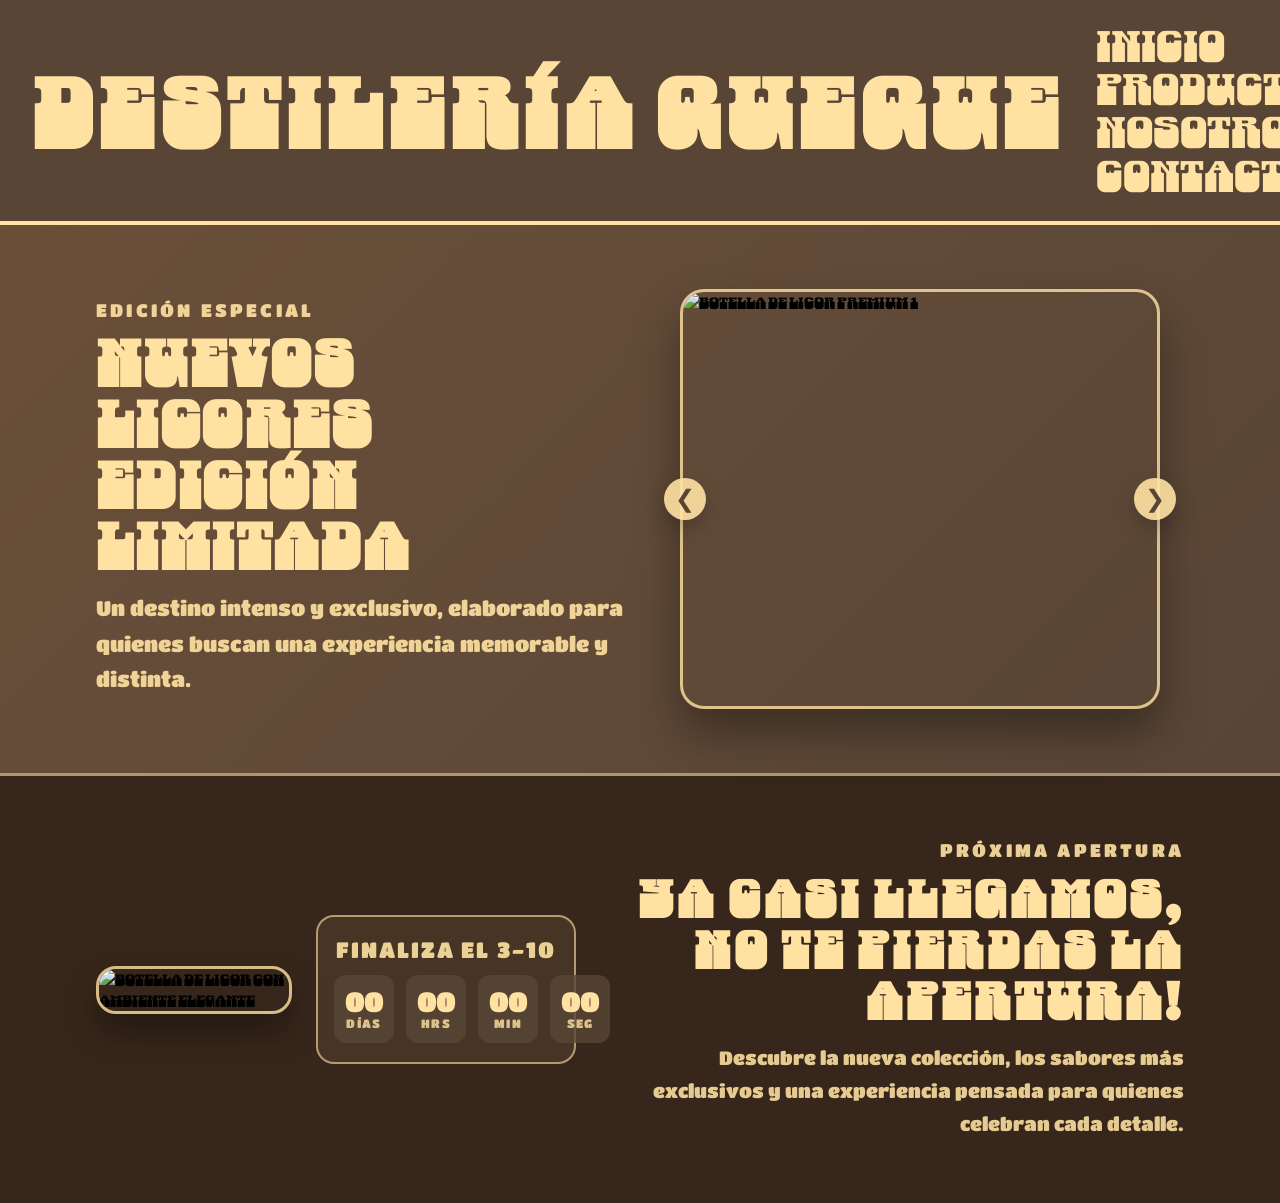
==== index.html @ be851abd "Index casi completo" ====
<!DOCTYPE html>
<html lang="es-MX">
    <head>
        <meta charset="UTF-8">
        <meta name="viewport" content="width=device-width, initial-scale=1.0">
        <title>Destileria QUEQUE</title>
        <link rel="stylesheet" href="css/fuentes.css">
        <link rel="stylesheet" href="css/layout.css">
    </head>
    <body>
        <header>
            <h1 class="titulo-principal">Destilería QUEQUE</h1>
            <nav>
                <a href="#">Inicio</a>
                <a href="#">Productos</a>
                <a href="#">Nosotros</a>
                <a href="#">Contacto</a>
            </nav>
        </header>

        <main class="hero-promocion">
            <section class="hero-texto">
                <p class="eyebrow">Edición especial</p>
                <h2>Nuevos licores<br>edición limitada</h2>
                <p class="descripcion">
                    Un destino intenso y exclusivo, elaborado para quienes buscan una experiencia
                    memorable y distinta.
                </p>
            </section>

            <div class="carousel" aria-label="Carrusel de productos">
                <button class="carousel-btn prev" type="button" aria-label="Anterior">&#10094;</button>

                <div class="carousel-track">
                    <img class="carousel-slide active" src="https://images.unsplash.com/photo-1514362545857-3bc16c4c7d1b?auto=format&fit=crop&w=900&q=80" alt="Botella de licor premium 1">
                    <img class="carousel-slide" src="https://images.unsplash.com/photo-1470337458703-46ad1756a187?auto=format&fit=crop&w=900&q=80" alt="Botella de licor premium 2">
                    <img class="carousel-slide" src="https://images.unsplash.com/photo-1528825871115-3581a5387919?auto=format&fit=crop&w=900&q=80" alt="Botella de licor premium 3">
                </div>

                <button class="carousel-btn next" type="button" aria-label="Siguiente">&#10095;</button>
            </div>
        </main>

        <section class="evento-panel">
            <div class="evento-izquierda">
                <div class="evento-imagen">
                    <img src="https://images.unsplash.com/photo-1470337458703-46ad1756a187?auto=format&fit=crop&w=900&q=80" alt="Botella de licor con ambiente elegante">
                </div>

                <div class="countdown-box">
                    <p class="countdown-label">Finaliza el 3-10</p>
                    <div class="countdown" data-target="2026-10-03T23:59:59">
                        <div class="time-block">
                            <span class="value" data-unit="days">00</span>
                            <span class="label">Días</span>
                        </div>
                        <div class="time-block">
                            <span class="value" data-unit="hours">00</span>
                            <span class="label">Hrs</span>
                        </div>
                        <div class="time-block">
                            <span class="value" data-unit="minutes">00</span>
                            <span class="label">Min</span>
                        </div>
                        <div class="time-block">
                            <span class="value" data-unit="seconds">00</span>
                            <span class="label">Seg</span>
                        </div>
                    </div>
                </div>
            </div>

            <div class="evento-texto">
                <p class="eyebrow">Próxima apertura</p>
                <h3>Ya casi llegamos, no te pierdas la apertura!</h3>
                <p>
                    Descubre la nueva colección, los sabores más exclusivos y una experiencia
                    pensada para quienes celebran cada detalle.
                </p>
            </div>
        </section>

        <script src="js/carousel.js"></script>
        <script src="js/countdown.js"></script>
    </body>
</html>
---- css/fuentes.css ----
@font-face {
    font-family: 'Danfo';
    src: url('../fonts/Danfo-Regular-VariableFont_ELSH.ttf') format('truetype');
    font-weight: normal;
    font-style: normal;
}

@font-face {
    font-family: 'TitanOne';
    src: url('../fonts/TitanOne-Regular.ttf') format('truetype');
    font-weight: normal;
    font-style: normal;
}

@font-face {
    font-family: 'Smoke';
    src: url('../fonts/Smokum-Regular.ttf') format('truetype');
    font-weight: normal;
    font-style: normal;
}

/* ! KEYFRAMES  */
@keyframes letterSpacingBounce {
    0% {
        letter-spacing: 0em;
    }

    40% {
        letter-spacing: 0.5em;
        /* se alarga */
    }

    55% {
        letter-spacing: 0.05em;
        /* se achica de más (overshoot) */
    }

    100% {
        letter-spacing: 0.2em;
        /* queda en un punto medio */
    }
}
@keyframes linearebotina {
    0% {
        transform: translateX(-50%) scaleX(0);
    }

    50% {
        transform: translateX(-50%) scaleX(1.1);
    }

    70% {
        transform: translateX(-50%) scaleX(0.9);
    }

    100% {
        transform: translateX(-50%) scaleX(1);
    }
}
---- css/layout.css ----
* {
    margin: 0;
    padding: 0;
    box-sizing: border-box;
}

body {
    background-color: rgb(88, 69, 54);
    font-family: 'DANFO', 'Times New Roman', Times, serif;
}

header {
    display: flex;
    justify-content:space-around;
    align-items: stretch;
    gap: 2rem;
    padding: 1.5rem 2rem;
    color:rgb(255, 226, 162);
    border-bottom: 4px solid rgb(255, 226, 162);;

}

header>h1 {
    display: flex;
    align-items: center;
    color: inherit;
    margin: 0;
    font-size: 6em;
    letter-spacing: 0.4rem;
    white-space: nowrap;
}

header>nav {
    display: flex;
    flex-direction: column;
    justify-content: space-between;
}


header>nav a {
    text-decoration: none;
    color:rgb(255, 226, 162);
    font-size: 2.7em;
    line-height: 1;
    transition: all 0.2s ease-in-out;
}
header>nav a:hover {
    color: rgb(224, 171, 56);
    letter-spacing: 5px;
}

.hero-promocion {
    display: flex;
    align-items: center;
    justify-content: space-between;
    gap: 2rem;
    padding: 4rem 6rem;
    min-height: 60vh;
    background: linear-gradient(135deg, rgba(140, 99, 62, 0.35), rgba(88, 69, 54, 0.8));
}

.hero-texto {
    flex: 1;
    max-width: 42rem;
    color: rgb(255, 226, 162);
}

.eyebrow {
    margin-bottom: 0.75rem;
    font-size: 1.1rem;
    font-family: 'TitanOne';
    letter-spacing: 0.2rem;
    text-transform: uppercase;
    opacity: 0.9;
}

.hero-texto h2 {
    font-size: clamp(2.5rem, 5vw, 5rem);
    line-height: 0.95;
    letter-spacing: 0.15rem;
    text-transform: uppercase;
    margin-bottom: 1rem;
}

.descripcion {
    font-size: 1.3rem;
    line-height: 1.7;
    font-family: 'TitanOne';
    color: rgba(255, 226, 162, 0.9);
    max-width: 35rem;
}

.carousel {
    position: relative;
    flex: 1;
    display: flex;
    align-items: center;
    justify-content: center;
    min-height: 420px;
}

.carousel-track {
    position: relative;
    width: min(100%, 480px);
    height: 420px;
    overflow: hidden;
    border-radius: 24px;
    box-shadow: 0 25px 45px rgba(0, 0, 0, 0.35);
    border: 3px solid rgba(255, 226, 162, 0.8);
}

.carousel-slide {
    position: absolute;
    inset: 0;
    width: 100%;
    height: 100%;
    object-fit: cover;
    opacity: 0;
    pointer-events: none;
    transition: opacity 0.4s ease;
}

.carousel-slide.active {
    opacity: 1;
}

.carousel-btn {
    position: absolute;
    top: 50%;
    transform: translateY(-50%);
    width: 42px;
    height: 42px;
    border: none;
    border-radius: 50%;
    background: rgba(255, 226, 162, 0.9);
    color: rgb(88, 69, 54);
    font-size: 1.5rem;
    cursor: pointer;
    z-index: 2;
    box-shadow: 0 10px 20px rgba(0, 0, 0, 0.18);
}

.carousel-btn.prev {
    left: 0.5rem;
}

.carousel-btn.next {
    right: 0.5rem;
}

.evento-panel {
    display: flex;
    align-items: center;
    justify-content: space-between;
    gap: 2rem;
    padding: 4rem 6rem;
    background: rgba(44, 29, 18, 0.75);
    border-top: 3px solid rgba(255, 226, 162, 0.6);
}

.evento-izquierda {
    display: flex;
    flex: 1;
    align-items: center;
    justify-content: space-between;
    gap: 1.5rem;
}

.evento-imagen {
    flex: 1;
    display: flex;
    justify-content: center;
}

.evento-imagen img {
    width: min(100%, 360px);
    height: auto;
    border-radius: 20px;
    border: 3px solid rgba(255, 226, 162, 0.8);
    box-shadow: 0 18px 35px rgba(0, 0, 0, 0.35);
    object-fit: cover;
}

.countdown-box {
    flex: 1;
    font-family: 'TitanOne';
    min-width: 260px;
    padding: 1.2rem 1rem;
    border: 2px solid rgba(255, 226, 162, 0.6);
    border-radius: 18px;
    background: rgba(255, 226, 162, 0.08);
    color: rgb(255, 226, 162);
    text-align: center;
}

.countdown-label {
    margin-bottom: 0.8rem;
    font-size: 1.4rem;
    letter-spacing: 0.12rem;
    text-transform: uppercase;
    opacity: 0.9;
}

.countdown {
    display: grid;
    grid-template-columns: repeat(4, minmax(60px, 1fr));
    gap: 0.75rem;
}

.time-block {
    display: flex;
    flex-direction: column;
    align-items: center;
    justify-content: center;
    padding: 0.8rem 0.5rem;
    background: rgba(88, 69, 54, 0.8);
    border-radius: 12px;
}

.value {
    font-size: clamp(1.4rem, 2vw, 2.3rem);
    font-weight: 700;
    color: rgb(255, 226, 162);
}

.label {
    font-size: 0.75rem;
    letter-spacing: 0.08rem;
    text-transform: uppercase;
    opacity: 0.8;
}

.evento-texto {
    flex: 1.2;
    color: rgb(255, 226, 162);
    text-align: right;
}

.evento-texto h3 {
    font-size: clamp(2.1rem, 4vw, 4rem);
    line-height: 1;
    letter-spacing: 4px;
    margin-bottom: 1rem;
    text-transform: uppercase;
}

.evento-texto p:last-child {
    font-size: 1.2rem;
    font-family: 'TitanOne';
    line-height: 1.7;
    color: rgba(255, 226, 162, 0.88);
}
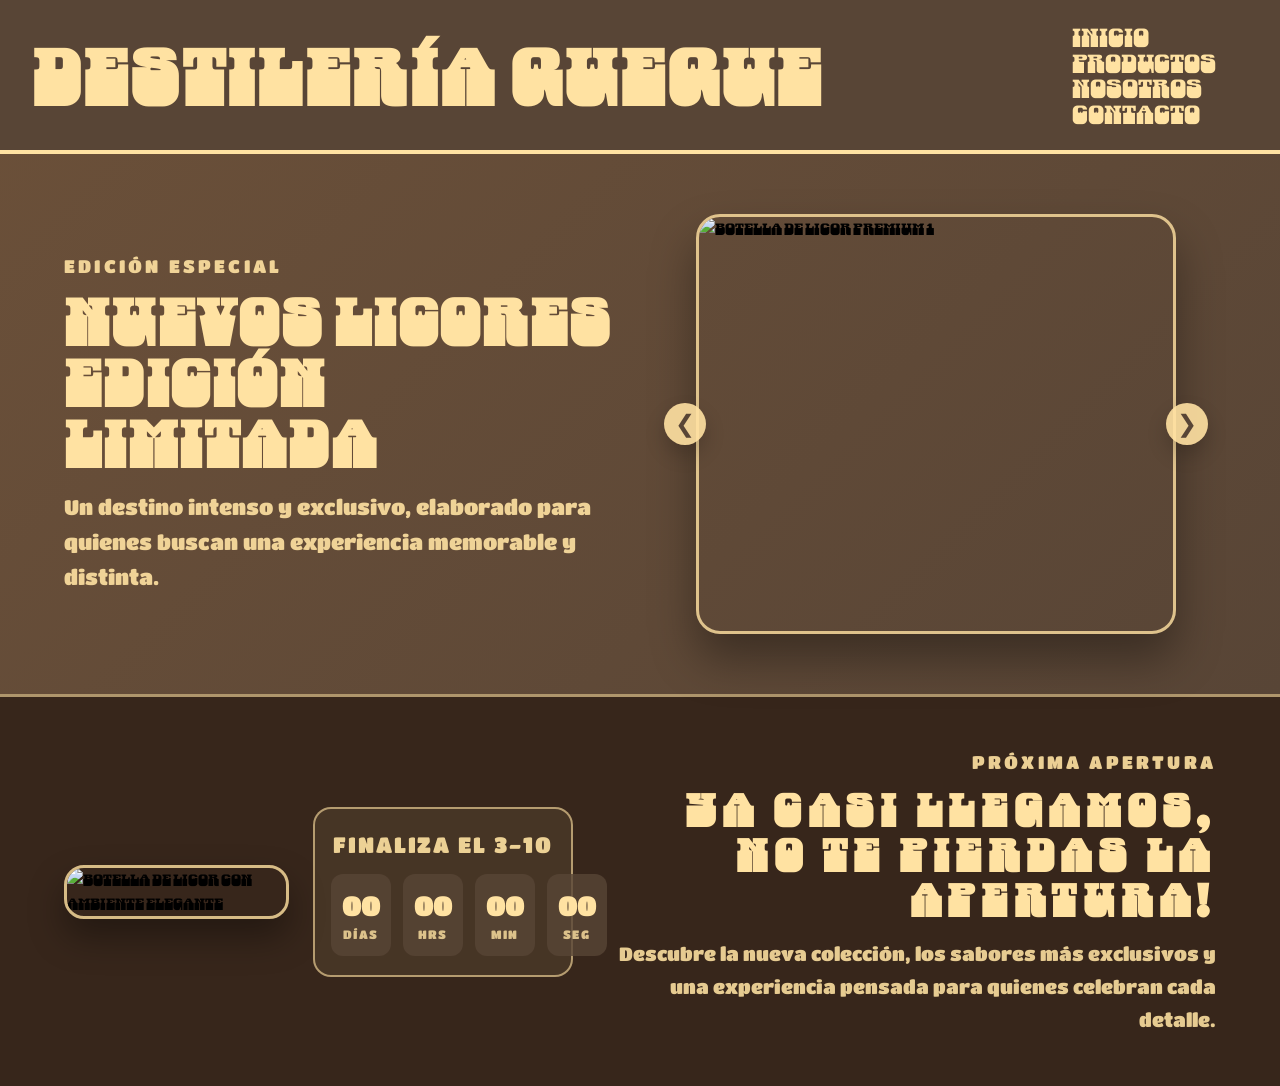
==== commit f43fd941: "DesbordeArreglo" ====
--- a/index.html
+++ b/index.html
@@ -9,7 +9,7 @@
     </head>
     <body>
         <header>
-            <h1 class="titulo-principal">Destilería QUEQUE</h1>
+            <h1 class="tituloPrincipal">Destilería QUEQUE</h1>
             <nav>
                 <a href="#">Inicio</a>
                 <a href="#">Productos</a>
@@ -18,9 +18,9 @@
             </nav>
         </header>
 
-        <main class="hero-promocion">
-            <section class="hero-texto">
-                <p class="eyebrow">Edición especial</p>
+        <main class="promoHero">
+            <section class="textoHero">
+                <p class="etiqueta">Edición especial</p>
                 <h2>Nuevos licores<br>edición limitada</h2>
                 <p class="descripcion">
                     Un destino intenso y exclusivo, elaborado para quienes buscan una experiencia
@@ -28,50 +28,50 @@
                 </p>
             </section>
 
-            <div class="carousel" aria-label="Carrusel de productos">
-                <button class="carousel-btn prev" type="button" aria-label="Anterior">&#10094;</button>
+            <div class="carrusel" aria-label="Carrusel de productos">
+                <button class="botonCarrusel anterior" type="button" aria-label="Anterior">&#10094;</button>
 
-                <div class="carousel-track">
-                    <img class="carousel-slide active" src="https://images.unsplash.com/photo-1514362545857-3bc16c4c7d1b?auto=format&fit=crop&w=900&q=80" alt="Botella de licor premium 1">
-                    <img class="carousel-slide" src="https://images.unsplash.com/photo-1470337458703-46ad1756a187?auto=format&fit=crop&w=900&q=80" alt="Botella de licor premium 2">
-                    <img class="carousel-slide" src="https://images.unsplash.com/photo-1528825871115-3581a5387919?auto=format&fit=crop&w=900&q=80" alt="Botella de licor premium 3">
+                <div class="pistaCarrusel">
+                    <img class="slideCarrusel activo" src="https://images.unsplash.com/photo-1514362545857-3bc16c4c7d1b?auto=format&fit=crop&w=900&q=80" alt="Botella de licor premium 1">
+                    <img class="slideCarrusel" src="https://images.unsplash.com/photo-1470337458703-46ad1756a187?auto=format&fit=crop&w=900&q=80" alt="Botella de licor premium 2">
+                    <img class="slideCarrusel" src="https://images.unsplash.com/photo-1528825871115-3581a5387919?auto=format&fit=crop&w=900&q=80" alt="Botella de licor premium 3">
                 </div>
 
-                <button class="carousel-btn next" type="button" aria-label="Siguiente">&#10095;</button>
+                <button class="botonCarrusel siguiente" type="button" aria-label="Siguiente">&#10095;</button>
             </div>
         </main>
 
-        <section class="evento-panel">
-            <div class="evento-izquierda">
-                <div class="evento-imagen">
+        <section class="panelEvento">
+            <div class="ladoIzquierdo">
+                <div class="imagenEvento">
                     <img src="https://images.unsplash.com/photo-1470337458703-46ad1756a187?auto=format&fit=crop&w=900&q=80" alt="Botella de licor con ambiente elegante">
                 </div>
 
-                <div class="countdown-box">
-                    <p class="countdown-label">Finaliza el 3-10</p>
-                    <div class="countdown" data-target="2026-10-03T23:59:59">
-                        <div class="time-block">
-                            <span class="value" data-unit="days">00</span>
-                            <span class="label">Días</span>
+                <div class="cajaTemporizador">
+                    <p class="etiquetaTemporizador">Finaliza el 3-10</p>
+                    <div class="temporizador" data-target="2026-10-03T23:59:59">
+                        <div class="bloqueTiempo">
+                            <span class="valor" data-unit="days">00</span>
+                            <span class="textoTiempo">Días</span>
                         </div>
-                        <div class="time-block">
-                            <span class="value" data-unit="hours">00</span>
-                            <span class="label">Hrs</span>
+                        <div class="bloqueTiempo">
+                            <span class="valor" data-unit="hours">00</span>
+                            <span class="textoTiempo">Hrs</span>
                         </div>
-                        <div class="time-block">
-                            <span class="value" data-unit="minutes">00</span>
-                            <span class="label">Min</span>
+                        <div class="bloqueTiempo">
+                            <span class="valor" data-unit="minutes">00</span>
+                            <span class="textoTiempo">Min</span>
                         </div>
-                        <div class="time-block">
-                            <span class="value" data-unit="seconds">00</span>
-                            <span class="label">Seg</span>
+                        <div class="bloqueTiempo">
+                            <span class="valor" data-unit="seconds">00</span>
+                            <span class="textoTiempo">Seg</span>
                         </div>
                     </div>
                 </div>
             </div>
 
-            <div class="evento-texto">
-                <p class="eyebrow">Próxima apertura</p>
+            <div class="textoEvento">
+                <p class="etiqueta">Próxima apertura</p>
                 <h3>Ya casi llegamos, no te pierdas la apertura!</h3>
                 <p>
                     Descubre la nueva colección, los sabores más exclusivos y una experiencia
@@ -80,7 +80,7 @@
             </div>
         </section>
 
-        <script src="js/carousel.js"></script>
-        <script src="js/countdown.js"></script>
+        <script src="js/carrusel.js"></script>
+        <script src="js/temporizador.js"></script>
     </body>
 </html>
--- a/css/layout.css
+++ b/css/layout.css
@@ -4,68 +4,76 @@
     box-sizing: border-box;
 }
 
+html {
+    font-size: 16px;
+}
+
 body {
     background-color: rgb(88, 69, 54);
-    font-family: 'DANFO', 'Times New Roman', Times, serif;
+    font-family: 'Danfo', 'Times New Roman', Times, serif;
+    overflow-x: hidden;
+    line-height: 1.5;
 }
 
 header {
     display: flex;
-    justify-content:space-around;
-    align-items: stretch;
+    justify-content: space-between;
+    align-items: center;
     gap: 2rem;
     padding: 1.5rem 2rem;
-    color:rgb(255, 226, 162);
-    border-bottom: 4px solid rgb(255, 226, 162);;
-
-}
-
-header>h1 {
+    color: rgb(255, 226, 162);
+    border-bottom: 4px solid rgb(255, 226, 162);
+}
+
+header > h1 {
     display: flex;
     align-items: center;
     color: inherit;
     margin: 0;
-    font-size: 6em;
-    letter-spacing: 0.4rem;
-    white-space: nowrap;
-}
-
-header>nav {
+    font-size: clamp(2.8rem, 6vw, 8rem);
+    letter-spacing: 0.2rem;
+    line-height: 0.9;
+    white-space: normal;
+    word-break: break-word;
+}
+
+header > nav {
     display: flex;
     flex-direction: column;
     justify-content: space-between;
-}
-
-
-header>nav a {
+    min-width: 11rem;
+}
+
+header > nav a {
     text-decoration: none;
-    color:rgb(255, 226, 162);
-    font-size: 2.7em;
+    color: rgb(255, 226, 162);
+    font-size: clamp(1.2rem, 2vw, 2.7rem);
     line-height: 1;
     transition: all 0.2s ease-in-out;
 }
-header>nav a:hover {
+
+header > nav a:hover {
     color: rgb(224, 171, 56);
     letter-spacing: 5px;
 }
 
-.hero-promocion {
+.promoHero {
     display: flex;
     align-items: center;
     justify-content: space-between;
     gap: 2rem;
-    padding: 4rem 6rem;
+    padding: clamp(2rem, 4vw, 4rem) clamp(1.5rem, 5vw, 6rem);
     min-height: 60vh;
     background: linear-gradient(135deg, rgba(140, 99, 62, 0.35), rgba(88, 69, 54, 0.8));
 }
 
-.hero-texto {
+.textoHero {
     flex: 1;
     max-width: 42rem;
     color: rgb(255, 226, 162);
 }
 
-.eyebrow {
+.etiqueta {
     margin-bottom: 0.75rem;
     font-size: 1.1rem;
     font-family: 'TitanOne';
@@ -74,7 +82,7 @@
     opacity: 0.9;
 }
 
-.hero-texto h2 {
+.textoHero h2 {
     font-size: clamp(2.5rem, 5vw, 5rem);
     line-height: 0.95;
     letter-spacing: 0.15rem;
@@ -90,7 +98,7 @@
     max-width: 35rem;
 }
 
-.carousel {
+.carrusel {
     position: relative;
     flex: 1;
     display: flex;
@@ -99,7 +107,7 @@
     min-height: 420px;
 }
 
-.carousel-track {
+.pistaCarrusel {
     position: relative;
     width: min(100%, 480px);
     height: 420px;
@@ -109,7 +117,7 @@
     border: 3px solid rgba(255, 226, 162, 0.8);
 }
 
-.carousel-slide {
+.slideCarrusel {
     position: absolute;
     inset: 0;
     width: 100%;
@@ -120,11 +128,11 @@
     transition: opacity 0.4s ease;
 }
 
-.carousel-slide.active {
+.slideCarrusel.activo {
     opacity: 1;
 }
 
-.carousel-btn {
+.botonCarrusel {
     position: absolute;
     top: 50%;
     transform: translateY(-50%);
@@ -140,39 +148,40 @@
     box-shadow: 0 10px 20px rgba(0, 0, 0, 0.18);
 }
 
-.carousel-btn.prev {
+.botonCarrusel.anterior {
     left: 0.5rem;
 }
 
-.carousel-btn.next {
+.botonCarrusel.siguiente {
     right: 0.5rem;
 }
 
-.evento-panel {
+.panelEvento {
     display: flex;
     align-items: center;
     justify-content: space-between;
     gap: 2rem;
-    padding: 4rem 6rem;
+    padding: clamp(2rem, 4vw, 4rem) clamp(1.5rem, 5vw, 6rem);
     background: rgba(44, 29, 18, 0.75);
     border-top: 3px solid rgba(255, 226, 162, 0.6);
 }
 
-.evento-izquierda {
+.ladoIzquierdo {
     display: flex;
     flex: 1;
     align-items: center;
     justify-content: space-between;
     gap: 1.5rem;
-}
-
-.evento-imagen {
+    min-width: 0;
+}
+
+.imagenEvento {
     flex: 1;
     display: flex;
     justify-content: center;
 }
 
-.evento-imagen img {
+.imagenEvento img {
     width: min(100%, 360px);
     height: auto;
     border-radius: 20px;
@@ -181,7 +190,7 @@
     object-fit: cover;
 }
 
-.countdown-box {
+.cajaTemporizador {
     flex: 1;
     font-family: 'TitanOne';
     min-width: 260px;
@@ -193,7 +202,7 @@
     text-align: center;
 }
 
-.countdown-label {
+.etiquetaTemporizador {
     margin-bottom: 0.8rem;
     font-size: 1.4rem;
     letter-spacing: 0.12rem;
@@ -201,13 +210,13 @@
     opacity: 0.9;
 }
 
-.countdown {
+.temporizador {
     display: grid;
     grid-template-columns: repeat(4, minmax(60px, 1fr));
     gap: 0.75rem;
 }
 
-.time-block {
+.bloqueTiempo {
     display: flex;
     flex-direction: column;
     align-items: center;
@@ -217,36 +226,108 @@
     border-radius: 12px;
 }
 
-.value {
+.valor {
     font-size: clamp(1.4rem, 2vw, 2.3rem);
     font-weight: 700;
     color: rgb(255, 226, 162);
 }
 
-.label {
+.textoTiempo {
     font-size: 0.75rem;
     letter-spacing: 0.08rem;
     text-transform: uppercase;
     opacity: 0.8;
 }
 
-.evento-texto {
+.textoEvento {
     flex: 1.2;
     color: rgb(255, 226, 162);
     text-align: right;
-}
-
-.evento-texto h3 {
-    font-size: clamp(2.1rem, 4vw, 4rem);
+    min-width: 0;
+}
+
+.textoEvento h3 {
+    font-size: clamp(1.8rem, 3.5vw, 4rem);
     line-height: 1;
-    letter-spacing: 4px;
+    letter-spacing: 0.15em;
     margin-bottom: 1rem;
     text-transform: uppercase;
-}
-
-.evento-texto p:last-child {
-    font-size: 1.2rem;
+    word-break: break-word;
+}
+
+.textoEvento p:last-child {
+    font-size: clamp(1rem, 1.8vw, 1.2rem);
     font-family: 'TitanOne';
     line-height: 1.7;
     color: rgba(255, 226, 162, 0.88);
+}
+
+@media (max-width: 980px) {
+    header {
+        flex-wrap: wrap;
+        justify-content: center;
+        text-align: center;
+    }
+
+    .promoHero,
+    .panelEvento {
+        flex-direction: column;
+        align-items: stretch;
+    }
+
+    .textoHero,
+    .textoEvento {
+        text-align: center;
+        max-width: none;
+    }
+
+    .ladoIzquierdo {
+        width: 100%;
+        flex-wrap: wrap;
+        justify-content: center;
+    }
+
+    .textoEvento h3 {
+        letter-spacing: 0.08em;
+    }
+}
+
+@media (max-width: 620px) {
+    header {
+        padding: 1rem 1rem 1.2rem;
+    }
+
+    header > nav {
+        width: 100%;
+        align-items: center;
+    }
+
+    .promoHero,
+    .panelEvento {
+        padding-left: 1rem;
+        padding-right: 1rem;
+    }
+
+    .etiqueta,
+    .descripcion,
+    .textoEvento p:last-child,
+    .etiquetaTemporizador {
+        font-size: 1rem;
+    }
+
+    .carrusel {
+        min-height: 320px;
+    }
+
+    .pistaCarrusel {
+        height: 320px;
+    }
+
+    .temporizador {
+        grid-template-columns: repeat(2, minmax(70px, 1fr));
+    }
+
+    .cajaTemporizador {
+        min-width: 0;
+    }
 }
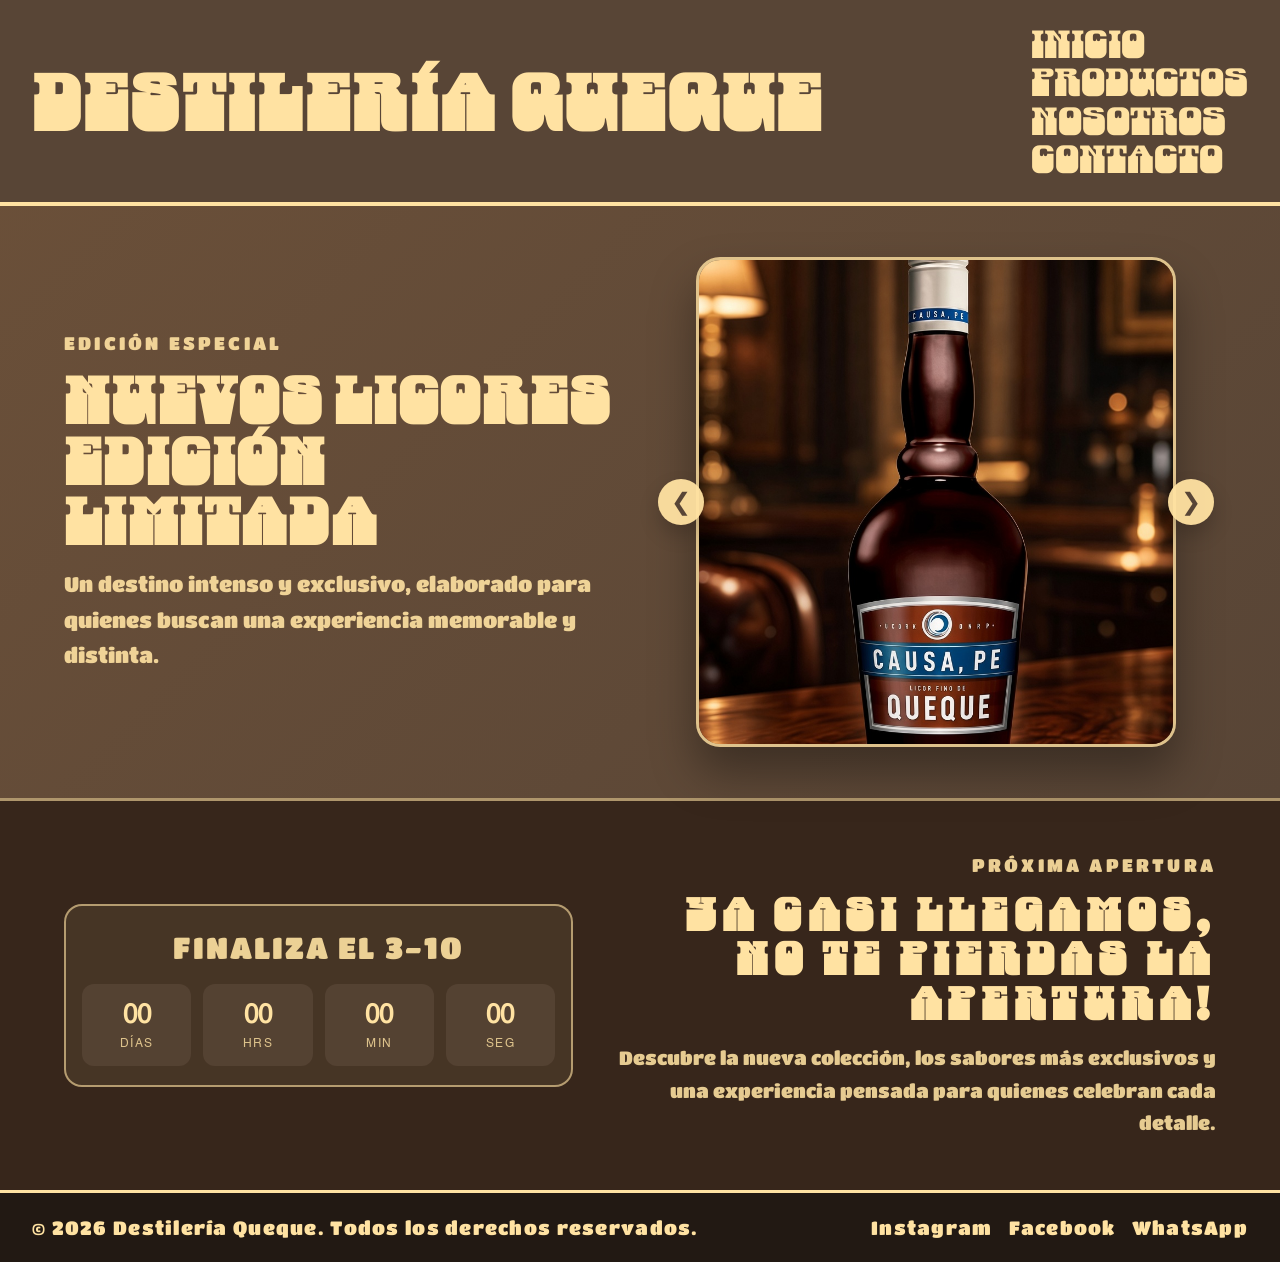
==== commit 74e1d52c: "Footer agregado y correciones finales del indes(FALTA BG)" ====
--- a/index.html
+++ b/index.html
@@ -3,9 +3,11 @@
     <head>
         <meta charset="UTF-8">
         <meta name="viewport" content="width=device-width, initial-scale=1.0">
+        <link rel="icon" href="Images/General/icono.png">
         <title>Destileria QUEQUE</title>
         <link rel="stylesheet" href="css/fuentes.css">
         <link rel="stylesheet" href="css/layout.css">
+        <link rel="stylesheet" href="css/index.css">
     </head>
     <body>
         <header>
@@ -32,55 +34,63 @@
                 <button class="botonCarrusel anterior" type="button" aria-label="Anterior">&#10094;</button>
 
                 <div class="pistaCarrusel">
-                    <img class="slideCarrusel activo" src="https://images.unsplash.com/photo-1514362545857-3bc16c4c7d1b?auto=format&fit=crop&w=900&q=80" alt="Botella de licor premium 1">
-                    <img class="slideCarrusel" src="https://images.unsplash.com/photo-1470337458703-46ad1756a187?auto=format&fit=crop&w=900&q=80" alt="Botella de licor premium 2">
-                    <img class="slideCarrusel" src="https://images.unsplash.com/photo-1528825871115-3581a5387919?auto=format&fit=crop&w=900&q=80" alt="Botella de licor premium 3">
+                    <img class="slideCarrusel activo"
+                        src="Images/index/botellaQueque.jpg"
+                        alt="Botella de licor Queque">
+                    <img class="slideCarrusel"
+                        src="Images/index/botellaQuequeCitric.jpg"
+                        alt="Botella de licor Queque citrico">
                 </div>
 
                 <button class="botonCarrusel siguiente" type="button" aria-label="Siguiente">&#10095;</button>
             </div>
         </main>
 
-        <section class="panelEvento">
-            <div class="ladoIzquierdo">
-                <div class="imagenEvento">
-                    <img src="https://images.unsplash.com/photo-1470337458703-46ad1756a187?auto=format&fit=crop&w=900&q=80" alt="Botella de licor con ambiente elegante">
-                </div>
-
-                <div class="cajaTemporizador">
-                    <p class="etiquetaTemporizador">Finaliza el 3-10</p>
-                    <div class="temporizador" data-target="2026-10-03T23:59:59">
-                        <div class="bloqueTiempo">
-                            <span class="valor" data-unit="days">00</span>
-                            <span class="textoTiempo">Días</span>
-                        </div>
-                        <div class="bloqueTiempo">
-                            <span class="valor" data-unit="hours">00</span>
-                            <span class="textoTiempo">Hrs</span>
-                        </div>
-                        <div class="bloqueTiempo">
-                            <span class="valor" data-unit="minutes">00</span>
-                            <span class="textoTiempo">Min</span>
-                        </div>
-                        <div class="bloqueTiempo">
-                            <span class="valor" data-unit="seconds">00</span>
-                            <span class="textoTiempo">Seg</span>
+            <section class="panelEvento">
+                <div class="ladoIzquierdo">
+                    <div class="cajaTemporizador">
+                        <p class="etiquetaTemporizador">Finaliza el 3-10</p>
+                        <div class="temporizador" data-target="2026-10-03T23:59:59">
+                            <div class="bloqueTiempo">
+                                <span class="valor" data-unit="days">00</span>
+                                <span class="textoTiempo">Días</span>
+                            </div>
+                            <div class="bloqueTiempo">
+                                <span class="valor" data-unit="hours">00</span>
+                                <span class="textoTiempo">Hrs</span>
+                            </div>
+                            <div class="bloqueTiempo">
+                                <span class="valor" data-unit="minutes">00</span>
+                                <span class="textoTiempo">Min</span>
+                            </div>
+                            <div class="bloqueTiempo">
+                                <span class="valor" data-unit="seconds">00</span>
+                                <span class="textoTiempo">Seg</span>
+                            </div>
                         </div>
                     </div>
                 </div>
-            </div>
 
-            <div class="textoEvento">
-                <p class="etiqueta">Próxima apertura</p>
-                <h3>Ya casi llegamos, no te pierdas la apertura!</h3>
-                <p>
-                    Descubre la nueva colección, los sabores más exclusivos y una experiencia
-                    pensada para quienes celebran cada detalle.
-                </p>
-            </div>
-        </section>
+                <div class="textoEvento">
+                    <p class="etiqueta">Próxima apertura</p>
+                    <h3>Ya casi llegamos, no te pierdas la apertura!</h3>
+                    <p>
+                        Descubre la nueva colección, los sabores más exclusivos y una experiencia
+                        pensada para quienes celebran cada detalle.
+                    </p>
+                </div>
+            </section>
 
-        <script src="js/carrusel.js"></script>
-        <script src="js/temporizador.js"></script>
-    </body>
-</html>+            <footer>
+                <p>© 2026 Destilería Queque. Todos los derechos reservados.</p>
+                <nav>
+                    <a href="https://www.instagram.com/destileriakalmar/" target="_blank" rel="noreferrer">Instagram</a>
+                    <a href="https://facebook.com" target="_blank" rel="noreferrer">Facebook</a>
+                    <a href="https://wa.me/+5492235401044" target="_blank" rel="noreferrer">WhatsApp</a>
+                </nav>
+            </footer>
+
+            <script src="js/carrusel.js"></script>
+            <script src="js/temporizador.js"></script>
+        </body>
+    </html>
--- a/css/fuentes.css
+++ b/css/fuentes.css
@@ -18,42 +18,9 @@
     font-weight: normal;
     font-style: normal;
 }
-
-/* ! KEYFRAMES  */
-@keyframes letterSpacingBounce {
-    0% {
-        letter-spacing: 0em;
-    }
-
-    40% {
-        letter-spacing: 0.5em;
-        /* se alarga */
-    }
-
-    55% {
-        letter-spacing: 0.05em;
-        /* se achica de más (overshoot) */
-    }
-
-    100% {
-        letter-spacing: 0.2em;
-        /* queda en un punto medio */
-    }
-}
-@keyframes linearebotina {
-    0% {
-        transform: translateX(-50%) scaleX(0);
-    }
-
-    50% {
-        transform: translateX(-50%) scaleX(1.1);
-    }
-
-    70% {
-        transform: translateX(-50%) scaleX(0.9);
-    }
-
-    100% {
-        transform: translateX(-50%) scaleX(1);
-    }
-}
+@font-face {
+    font-family: 'Helvatica';
+    src: url('../fonts/Helvetica.ttf') format('truetype');
+    font-weight: normal;
+    font-style: normal;
+}
--- a/css/layout.css
+++ b/css/layout.css
@@ -17,317 +17,92 @@
 
 header {
     display: flex;
+    flex-wrap: wrap;
     justify-content: space-between;
     align-items: center;
     gap: 2rem;
     padding: 1.5rem 2rem;
     color: rgb(255, 226, 162);
     border-bottom: 4px solid rgb(255, 226, 162);
+    width: 100%;
+    max-width: 100%;
 }
 
-header > h1 {
+header>h1 {
     display: flex;
     align-items: center;
     color: inherit;
     margin: 0;
-    font-size: clamp(2.8rem, 6vw, 8rem);
+    flex: 1 1 68%;
+    min-width: 0;
+    max-width: 100%;
+    font-size: clamp(2.6rem, 6vw, 8rem);
     letter-spacing: 0.2rem;
     line-height: 0.9;
     white-space: normal;
     word-break: break-word;
 }
 
-header > nav {
+header>nav {
     display: flex;
     flex-direction: column;
     justify-content: space-between;
     min-width: 11rem;
+    max-width: 100%;
 }
 
-header > nav a {
+header>nav a {
     text-decoration: none;
     color: rgb(255, 226, 162);
-    font-size: clamp(1.2rem, 2vw, 2.7rem);
+    font-size: clamp(1.2rem, 3vw, 2.7rem);
     line-height: 1;
     transition: all 0.2s ease-in-out;
 }
 
-header > nav a:hover {
+header>nav a:hover {
     color: rgb(224, 171, 56);
     letter-spacing: 5px;
 }
 
-.promoHero {
+footer {
     display: flex;
+    font-family: 'TitanOne';
+    justify-content: space-between;
     align-items: center;
-    justify-content: space-between;
-    gap: 2rem;
-    padding: clamp(2rem, 4vw, 4rem) clamp(1.5rem, 5vw, 6rem);
-    min-height: 60vh;
-    background: linear-gradient(135deg, rgba(140, 99, 62, 0.35), rgba(88, 69, 54, 0.8));
+    gap: 1rem;
+    padding: 1.25rem 2rem;
+    border-top: 3px solid rgb(255, 226, 162);
+    background: rgba(28, 20, 16, 0.9);
+    color: rgb(255, 226, 162);
+    font-size: 1.2rem;
+    letter-spacing: 0.08rem;
 }
 
-.textoHero {
-    flex: 1;
-    max-width: 42rem;
-    color: rgb(255, 226, 162);
+footer p {
+    margin: 0;
 }
 
-.etiqueta {
-    margin-bottom: 0.75rem;
-    font-size: 1.1rem;
-    font-family: 'TitanOne';
-    letter-spacing: 0.2rem;
-    text-transform: uppercase;
-    opacity: 0.9;
+footer nav {
+    display: flex;
+    flex-wrap: wrap;
+    justify-content: center;
+    gap: 1rem;
 }
 
-.textoHero h2 {
-    font-size: clamp(2.5rem, 5vw, 5rem);
-    line-height: 0.95;
-    letter-spacing: 0.15rem;
-    text-transform: uppercase;
-    margin-bottom: 1rem;
+footer a {
+    color: rgb(255, 226, 162);
+    text-decoration: none;
+    transition: opacity 0.2s ease-in-out;
 }
 
-.descripcion {
-    font-size: 1.3rem;
-    line-height: 1.7;
-    font-family: 'TitanOne';
-    color: rgba(255, 226, 162, 0.9);
-    max-width: 35rem;
-}
-
-.carrusel {
-    position: relative;
-    flex: 1;
-    display: flex;
-    align-items: center;
-    justify-content: center;
-    min-height: 420px;
-}
-
-.pistaCarrusel {
-    position: relative;
-    width: min(100%, 480px);
-    height: 420px;
-    overflow: hidden;
-    border-radius: 24px;
-    box-shadow: 0 25px 45px rgba(0, 0, 0, 0.35);
-    border: 3px solid rgba(255, 226, 162, 0.8);
-}
-
-.slideCarrusel {
-    position: absolute;
-    inset: 0;
-    width: 100%;
-    height: 100%;
-    object-fit: cover;
-    opacity: 0;
-    pointer-events: none;
-    transition: opacity 0.4s ease;
-}
-
-.slideCarrusel.activo {
-    opacity: 1;
-}
-
-.botonCarrusel {
-    position: absolute;
-    top: 50%;
-    transform: translateY(-50%);
-    width: 42px;
-    height: 42px;
-    border: none;
-    border-radius: 50%;
-    background: rgba(255, 226, 162, 0.9);
-    color: rgb(88, 69, 54);
-    font-size: 1.5rem;
-    cursor: pointer;
-    z-index: 2;
-    box-shadow: 0 10px 20px rgba(0, 0, 0, 0.18);
-}
-
-.botonCarrusel.anterior {
-    left: 0.5rem;
-}
-
-.botonCarrusel.siguiente {
-    right: 0.5rem;
-}
-
-.panelEvento {
-    display: flex;
-    align-items: center;
-    justify-content: space-between;
-    gap: 2rem;
-    padding: clamp(2rem, 4vw, 4rem) clamp(1.5rem, 5vw, 6rem);
-    background: rgba(44, 29, 18, 0.75);
-    border-top: 3px solid rgba(255, 226, 162, 0.6);
-}
-
-.ladoIzquierdo {
-    display: flex;
-    flex: 1;
-    align-items: center;
-    justify-content: space-between;
-    gap: 1.5rem;
-    min-width: 0;
-}
-
-.imagenEvento {
-    flex: 1;
-    display: flex;
-    justify-content: center;
-}
-
-.imagenEvento img {
-    width: min(100%, 360px);
-    height: auto;
-    border-radius: 20px;
-    border: 3px solid rgba(255, 226, 162, 0.8);
-    box-shadow: 0 18px 35px rgba(0, 0, 0, 0.35);
-    object-fit: cover;
-}
-
-.cajaTemporizador {
-    flex: 1;
-    font-family: 'TitanOne';
-    min-width: 260px;
-    padding: 1.2rem 1rem;
-    border: 2px solid rgba(255, 226, 162, 0.6);
-    border-radius: 18px;
-    background: rgba(255, 226, 162, 0.08);
-    color: rgb(255, 226, 162);
-    text-align: center;
-}
-
-.etiquetaTemporizador {
-    margin-bottom: 0.8rem;
-    font-size: 1.4rem;
-    letter-spacing: 0.12rem;
-    text-transform: uppercase;
-    opacity: 0.9;
-}
-
-.temporizador {
-    display: grid;
-    grid-template-columns: repeat(4, minmax(60px, 1fr));
-    gap: 0.75rem;
-}
-
-.bloqueTiempo {
-    display: flex;
-    flex-direction: column;
-    align-items: center;
-    justify-content: center;
-    padding: 0.8rem 0.5rem;
-    background: rgba(88, 69, 54, 0.8);
-    border-radius: 12px;
-}
-
-.valor {
-    font-size: clamp(1.4rem, 2vw, 2.3rem);
-    font-weight: 700;
-    color: rgb(255, 226, 162);
-}
-
-.textoTiempo {
-    font-size: 0.75rem;
-    letter-spacing: 0.08rem;
-    text-transform: uppercase;
+footer a:hover {
     opacity: 0.8;
 }
 
-.textoEvento {
-    flex: 1.2;
-    color: rgb(255, 226, 162);
-    text-align: right;
-    min-width: 0;
-}
-
-.textoEvento h3 {
-    font-size: clamp(1.8rem, 3.5vw, 4rem);
-    line-height: 1;
-    letter-spacing: 0.15em;
-    margin-bottom: 1rem;
-    text-transform: uppercase;
-    word-break: break-word;
-}
-
-.textoEvento p:last-child {
-    font-size: clamp(1rem, 1.8vw, 1.2rem);
-    font-family: 'TitanOne';
-    line-height: 1.7;
-    color: rgba(255, 226, 162, 0.88);
-}
-
-@media (max-width: 980px) {
-    header {
-        flex-wrap: wrap;
-        justify-content: center;
+@media (max-width: 640px) {
+    footer {
+        flex-direction: column;
         text-align: center;
-    }
-
-    .promoHero,
-    .panelEvento {
-        flex-direction: column;
-        align-items: stretch;
-    }
-
-    .textoHero,
-    .textoEvento {
-        text-align: center;
-        max-width: none;
-    }
-
-    .ladoIzquierdo {
-        width: 100%;
-        flex-wrap: wrap;
-        justify-content: center;
-    }
-
-    .textoEvento h3 {
-        letter-spacing: 0.08em;
-    }
-}
-
-@media (max-width: 620px) {
-    header {
-        padding: 1rem 1rem 1.2rem;
-    }
-
-    header > nav {
-        width: 100%;
-        align-items: center;
-    }
-
-    .promoHero,
-    .panelEvento {
-        padding-left: 1rem;
-        padding-right: 1rem;
-    }
-
-    .etiqueta,
-    .descripcion,
-    .textoEvento p:last-child,
-    .etiquetaTemporizador {
-        font-size: 1rem;
-    }
-
-    .carrusel {
-        min-height: 320px;
-    }
-
-    .pistaCarrusel {
-        height: 320px;
-    }
-
-    .temporizador {
-        grid-template-columns: repeat(2, minmax(70px, 1fr));
-    }
-
-    .cajaTemporizador {
-        min-width: 0;
+        padding: 1rem 1.25rem;
     }
 }
--- a/css/index.css
+++ b/css/index.css
@@ -0,0 +1,274 @@
+
+.promoHero {
+    display: flex;
+    align-items: center;
+    justify-content: space-between;
+    gap: 2rem;
+    padding: clamp(2rem, 4vw, 4rem) clamp(1.5rem, 5vw, 6rem);
+    min-height: 60vh;
+    background: linear-gradient(135deg, rgba(140, 99, 62, 0.35), rgba(88, 69, 54, 0.8));
+}
+
+.textoHero {
+    flex: 1;
+    max-width: 42rem;
+    color: rgb(255, 226, 162);
+}
+
+.etiqueta {
+    margin-bottom: 0.75rem;
+    font-size: 1.1rem;
+    font-family: 'TitanOne';
+    letter-spacing: 0.2rem;
+    text-transform: uppercase;
+    opacity: 0.9;
+}
+
+.textoHero h2 {
+    font-size: clamp(2.5rem, 5vw, 5rem);
+    line-height: 0.95;
+    letter-spacing: 0.15rem;
+    text-transform: uppercase;
+    margin-bottom: 1rem;
+}
+
+.descripcion {
+    font-size: 1.3rem;
+    line-height: 1.7;
+    font-family: 'TitanOne';
+    color: rgba(255, 226, 162, 0.9);
+    max-width: 35rem;
+}
+
+.carrusel {
+    position: relative;
+    flex: 1;
+    display: flex;
+    align-items: center;
+    justify-content: center;
+    width: min(100%, 540px);
+    min-height: 420px;
+    margin: 0 auto;
+}
+
+.pistaCarrusel {
+    position: relative;
+    width: min(100%, 480px);
+    height: 490px;
+    overflow: hidden;
+    border-radius: 24px;
+    box-shadow: 0 25px 45px rgba(0, 0, 0, 0.35);
+    border: 3px solid rgba(255, 226, 162, 0.8);
+}
+
+.slideCarrusel {
+    position: absolute;
+    inset: 0;
+    width: 100%;
+    height: 100%;
+    object-fit: cover;
+    opacity: 0;
+    pointer-events: none;
+    transition: opacity 0.4s ease;
+}
+
+.slideCarrusel.activo {
+    opacity: 1;
+}
+
+.botonCarrusel {
+    position: absolute;
+    top: 50%;
+    transform: translateY(-50%);
+    width: 46px;
+    height: 46px;
+    border: none;
+    border-radius: 50%;
+    background: rgba(255, 226, 162, 0.95);
+    color: rgb(88, 69, 54);
+    font-size: 1.5rem;
+    cursor: pointer;
+    z-index: 2;
+    box-shadow: 0 10px 20px rgba(0, 0, 0, 0.18);
+    display: grid;
+    place-items: center;
+    line-height: 1;
+}
+
+.botonCarrusel.anterior {
+    left: 0.15rem;
+}
+
+.botonCarrusel.siguiente {
+    right: 0.15rem;
+}
+
+.panelEvento {
+    display: flex;
+    align-items: center;
+    justify-content: space-between;
+    gap: 2rem;
+    padding: clamp(2rem, 4vw, 4rem) clamp(1.5rem, 5vw, 6rem);
+    background: rgba(44, 29, 18, 0.75);
+    border-top: 3px solid rgba(255, 226, 162, 0.6);
+}
+
+.ladoIzquierdo {
+    display: flex;
+    flex: 1;
+    align-items: center;
+    justify-content: space-between;
+    gap: 1.5rem;
+    min-width: 0;
+}
+
+
+.cajaTemporizador {
+    flex: 1;
+    min-width: 260px;
+    padding: 1.2rem 1rem;
+    border: 2px solid rgba(255, 226, 162, 0.6);
+    border-radius: 18px;
+    background: rgba(255, 226, 162, 0.08);
+    color: rgb(255, 226, 162);
+    text-align: center;
+}
+
+.etiquetaTemporizador {
+    font-family: 'TitanOne';
+    margin-bottom: 0.8rem;
+    font-size: 1.9rem;
+    letter-spacing: 0.12rem;
+    text-transform: uppercase;
+    opacity: 0.9;
+}
+
+.temporizador {
+    font-family: 'Helvatica';
+    display: grid;
+    grid-template-columns: repeat(4, minmax(60px, 1fr));
+    gap: 0.75rem;
+}
+
+.bloqueTiempo {
+    display: flex;
+    flex-direction: column;
+    align-items: center;
+    justify-content: center;
+    padding: 0.8rem 0.5rem;
+    background: rgba(88, 69, 54, 0.8);
+    border-radius: 12px;
+}
+
+.valor {
+    font-size: clamp(1.4rem, 2vw, 2.3rem);
+    font-weight: 700;
+    color: rgb(255, 226, 162);
+}
+
+.textoTiempo {
+    font-size: 0.75rem;
+    letter-spacing: 0.08rem;
+    text-transform: uppercase;
+    opacity: 0.8;
+}
+
+.textoEvento {
+    flex: 1.2;
+    color: rgb(255, 226, 162);
+    text-align: right;
+    min-width: 0;
+}
+
+.textoEvento h3 {
+    font-size: clamp(1.8rem, 3.5vw, 4rem);
+    line-height: 1;
+    letter-spacing: 0.15em;
+    margin-bottom: 1rem;
+    text-transform: uppercase;
+    word-break: break-word;
+}
+
+.textoEvento p:last-child {
+    font-size: clamp(1rem, 1.8vw, 1.2rem);
+    font-family: 'TitanOne';
+    line-height: 1.7;
+    color: rgba(255, 226, 162, 0.88);
+}
+@media (max-width: 980px) {
+    header {
+        justify-content: center;
+        text-align: center;
+    }
+
+    header>h1,
+    header>nav {
+        flex-basis: 100%;
+    }
+
+    header>nav {
+        align-items: center;
+    }
+
+    .promoHero,
+    .panelEvento {
+        flex-direction: column;
+        align-items: stretch;
+    }
+
+    .textoHero,
+    .textoEvento {
+        text-align: center;
+        max-width: none;
+    }
+
+    .ladoIzquierdo {
+        width: 100%;
+        flex-wrap: wrap;
+        justify-content: center;
+    }
+
+    .textoEvento h3 {
+        letter-spacing: 0.08em;
+    }
+}
+
+@media (max-width: 620px) {
+    header {
+        padding: 1rem 1rem 1.2rem;
+    }
+
+    header>nav {
+        width: 100%;
+        align-items: center;
+    }
+
+    .promoHero,
+    .panelEvento {
+        padding-left: 1rem;
+        padding-right: 1rem;
+    }
+
+    .etiqueta,
+    .descripcion,
+    .textoEvento p:last-child,
+    .etiquetaTemporizador {
+        font-size: 1rem;
+    }
+
+    .carrusel {
+        min-height: 320px;
+    }
+
+    .pistaCarrusel {
+        height: 320px;
+    }
+
+    .temporizador {
+        grid-template-columns: repeat(2, minmax(70px, 1fr));
+    }
+
+    .cajaTemporizador {
+        min-width: 0;
+    }
+}
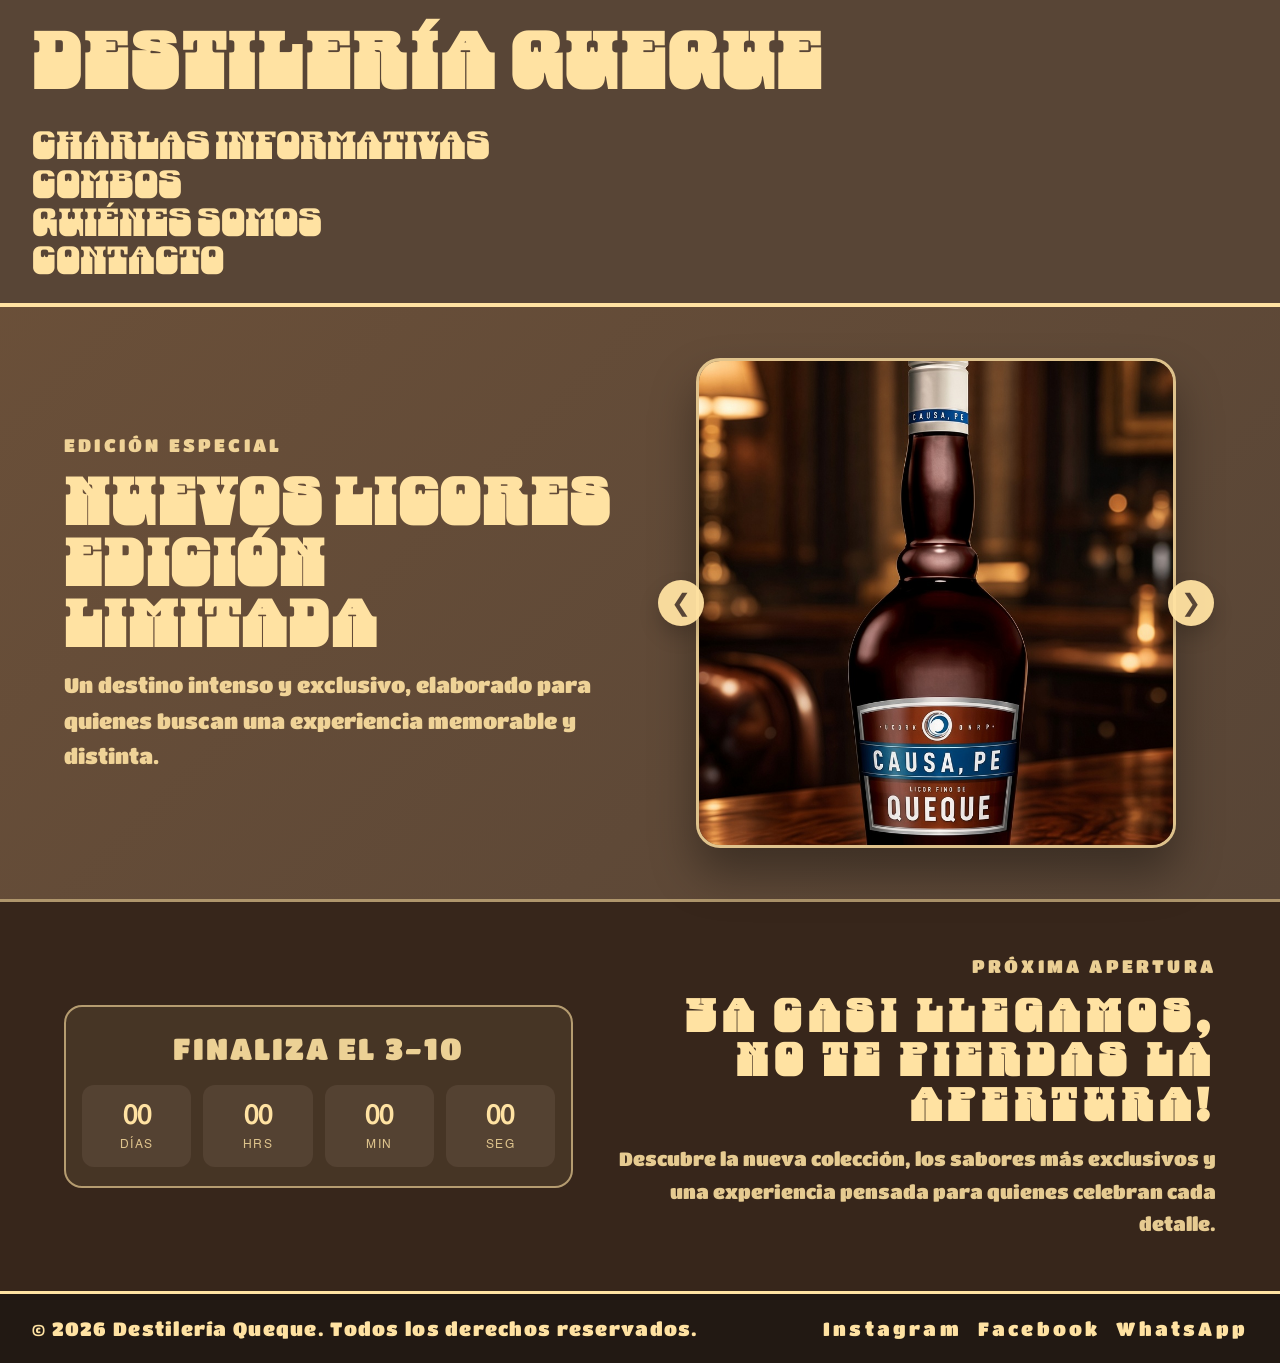
==== commit 00db49cf: "HtmlsNuevosGenerados" ====
--- a/index.html
+++ b/index.html
@@ -5,7 +5,7 @@
         <meta name="viewport" content="width=device-width, initial-scale=1.0">
         <link rel="icon" href="Images/General/icono.png">
         <title>Destileria QUEQUE</title>
-        <link rel="stylesheet" href="css/fuentes.css">
+        <link rel="stylesheet" href="css/base.css">
         <link rel="stylesheet" href="css/layout.css">
         <link rel="stylesheet" href="css/index.css">
     </head>
@@ -13,10 +13,10 @@
         <header>
             <h1 class="tituloPrincipal">Destilería QUEQUE</h1>
             <nav>
-                <a href="#">Inicio</a>
-                <a href="#">Productos</a>
-                <a href="#">Nosotros</a>
-                <a href="#">Contacto</a>
+                <a href="charlas.html">Charlas informativas</a>
+                <a href="combos.html">Combos</a>
+                <a href="nosotros.html">Quiénes somos</a>
+                <a href="#footer">Contacto</a>
             </nav>
         </header>
 
@@ -81,7 +81,7 @@
                 </div>
             </section>
 
-            <footer>
+            <footer id="footer">
                 <p>© 2026 Destilería Queque. Todos los derechos reservados.</p>
                 <nav>
                     <a href="https://www.instagram.com/destileriakalmar/" target="_blank" rel="noreferrer">Instagram</a>
--- a/css/base.css
+++ b/css/base.css
@@ -0,0 +1,40 @@
+/* =========================
+!    FUENTES
+========================= */
+@font-face {
+    font-family: 'Danfo';
+    src: url('../fonts/Danfo-Regular-VariableFont_ELSH.ttf') format('truetype');
+    font-weight: normal;
+    font-style: normal;
+}
+
+@font-face {
+    font-family: 'TitanOne';
+    src: url('../fonts/TitanOne-Regular.ttf') format('truetype');
+    font-weight: normal;
+    font-style: normal;
+}
+
+@font-face {
+    font-family: 'Smoke';
+    src: url('../fonts/Smokum-Regular.ttf') format('truetype');
+    font-weight: normal;
+    font-style: normal;
+}
+@font-face {
+    font-family: 'Helvatica';
+    src: url('../fonts/Helvetica.ttf') format('truetype');
+    font-weight: normal;
+    font-style: normal;
+}
+/* ============
+!   SCROLBARR
+============== */
+::-webkit-scrollbar {
+    width: 0.5rem;
+    background-color: rgb(83, 57, 37);
+}
+::-webkit-scrollbar-thumb {
+    background-color: rgb(245, 204, 118);
+    border-radius: 0.5rem;
+}
--- a/css/layout.css
+++ b/css/layout.css
@@ -92,11 +92,13 @@
 footer a {
     color: rgb(255, 226, 162);
     text-decoration: none;
-    transition: opacity 0.2s ease-in-out;
+    transition: all 0.2s ease-in-out;
+    letter-spacing: 0.2rem;
 }
 
 footer a:hover {
-    opacity: 0.8;
+    color: rgb(224, 171, 56);
+    transform: translateY(-2px);
 }
 
 @media (max-width: 640px) {
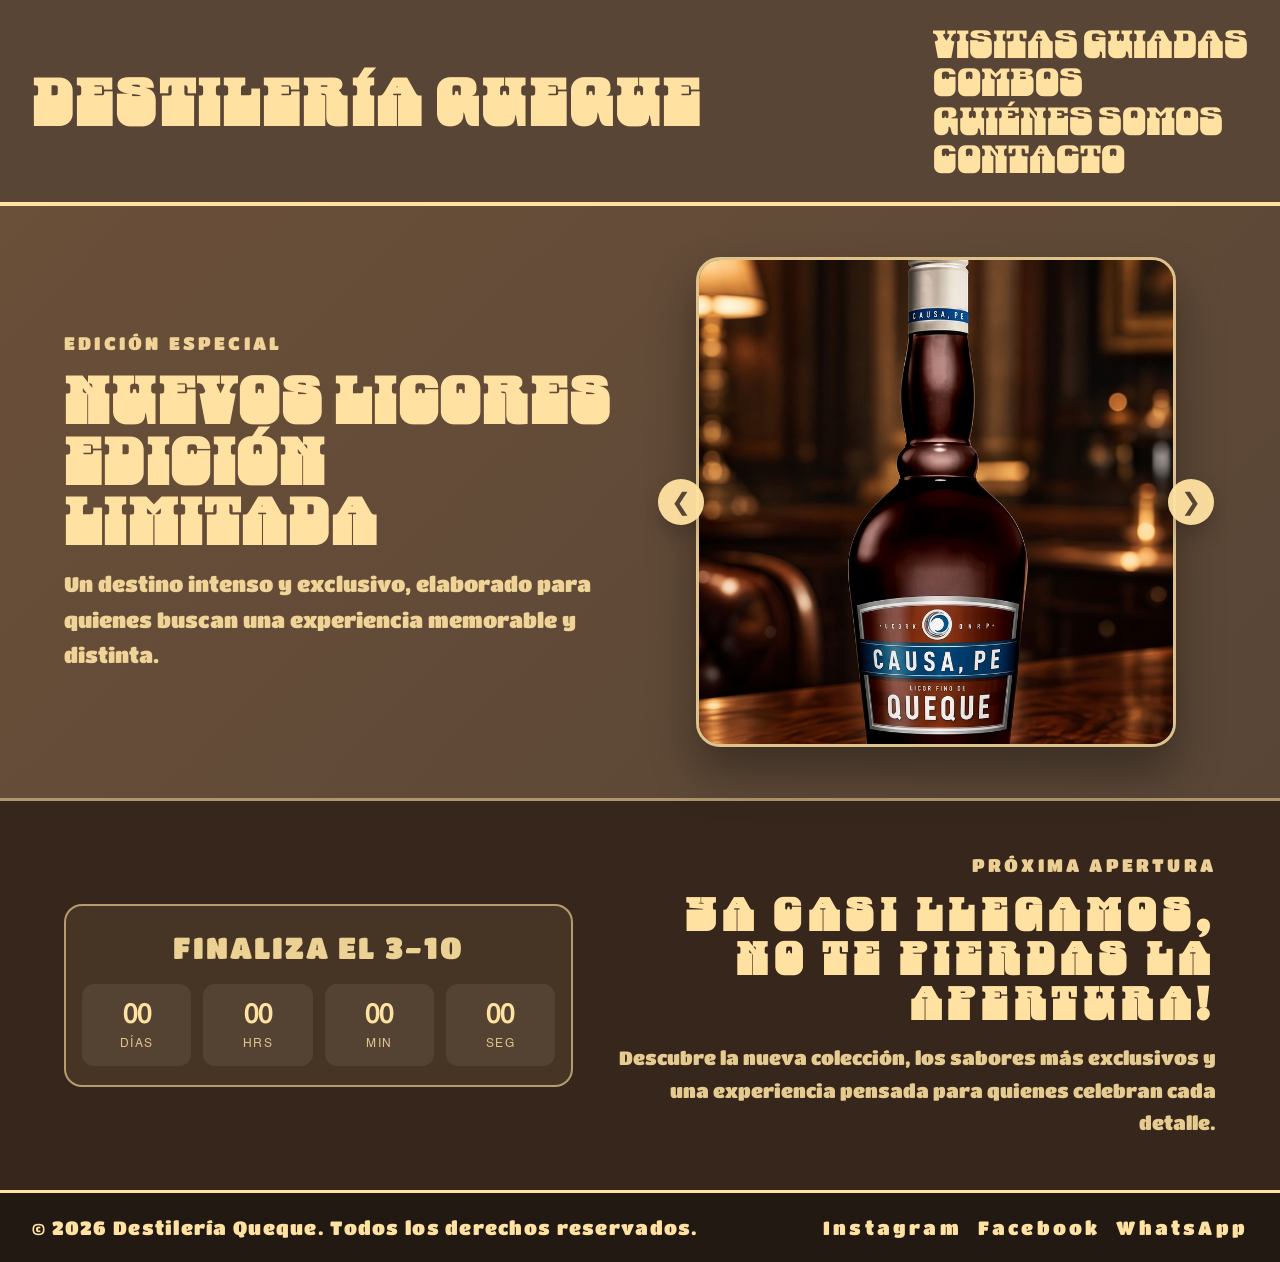
==== commit 6208ef6b: "Charlas completo" ====
--- a/index.html
+++ b/index.html
@@ -13,7 +13,7 @@
         <header>
             <h1 class="tituloPrincipal">Destilería QUEQUE</h1>
             <nav>
-                <a href="charlas.html">Charlas informativas</a>
+                <a href="charlas.html">Visitas guiadas</a>
                 <a href="combos.html">Combos</a>
                 <a href="nosotros.html">Quiénes somos</a>
                 <a href="#footer">Contacto</a>
--- a/css/layout.css
+++ b/css/layout.css
@@ -36,7 +36,7 @@
     flex: 1 1 68%;
     min-width: 0;
     max-width: 100%;
-    font-size: clamp(2.6rem, 6vw, 8rem);
+    font-size: clamp(2.6rem, 5vw, 8rem);
     letter-spacing: 0.2rem;
     line-height: 0.9;
     white-space: normal;
@@ -61,7 +61,7 @@
 
 header>nav a:hover {
     color: rgb(224, 171, 56);
-    letter-spacing: 5px;
+    letter-spacing: 2px;
 }
 
 footer {
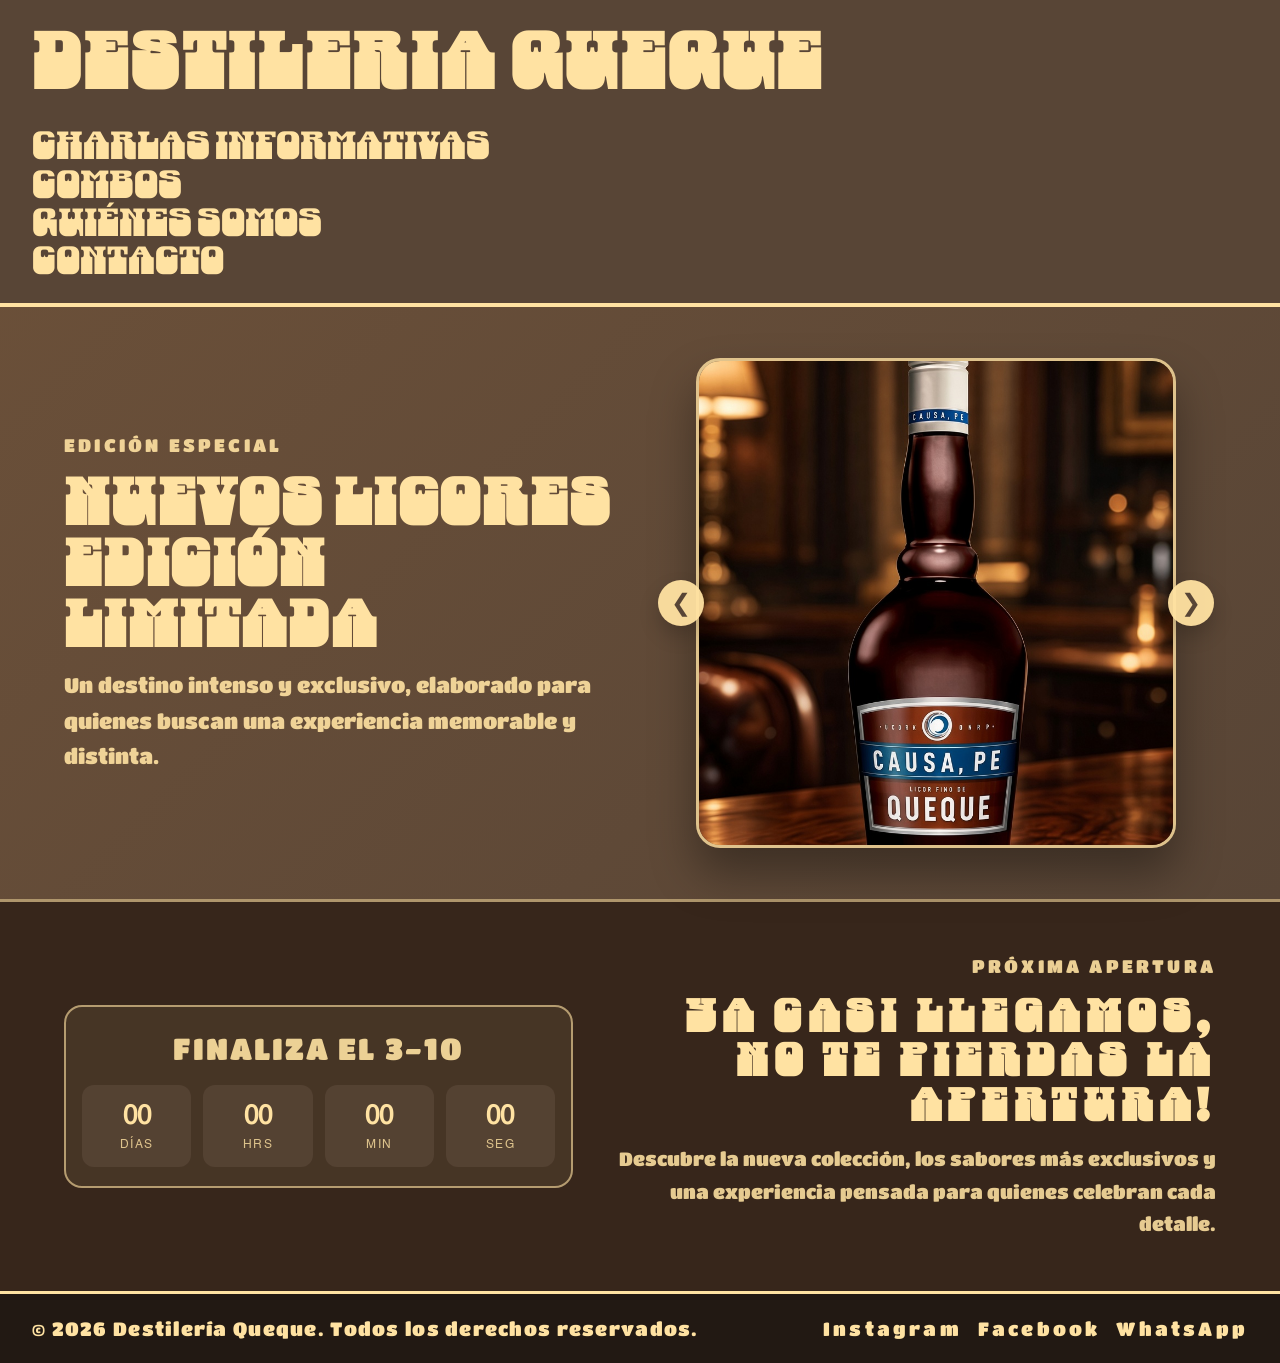
==== commit 204ca6d5: "Ahora el titulo del header es clickeable (solo en index. Falta completar)" ====
--- a/index.html
+++ b/index.html
@@ -11,9 +11,9 @@
     </head>
     <body>
         <header>
-            <h1 class="tituloPrincipal">Destilería QUEQUE</h1>
+            <a href="index.html"><h1>Destileria QUEQUE</h1></a>
             <nav>
-                <a href="charlas.html">Visitas guiadas</a>
+                <a href="charlas.html">Charlas informativas</a>
                 <a href="combos.html">Combos</a>
                 <a href="nosotros.html">Quiénes somos</a>
                 <a href="#footer">Contacto</a>
--- a/css/layout.css
+++ b/css/layout.css
@@ -27,16 +27,19 @@
     width: 100%;
     max-width: 100%;
 }
-
-header>h1 {
+header a{
+    all:unset;
+    text-decoration: none;
+    color: rgb(255, 226, 162);  
+    cursor:pointer;
+}
+header>a>h1 {
     display: flex;
-    align-items: center;
-    color: inherit;
     margin: 0;
     flex: 1 1 68%;
     min-width: 0;
     max-width: 100%;
-    font-size: clamp(2.6rem, 5vw, 8rem);
+    font-size: clamp(2.6rem, 6vw, 8rem);
     letter-spacing: 0.2rem;
     line-height: 0.9;
     white-space: normal;
@@ -52,8 +55,6 @@
 }
 
 header>nav a {
-    text-decoration: none;
-    color: rgb(255, 226, 162);
     font-size: clamp(1.2rem, 3vw, 2.7rem);
     line-height: 1;
     transition: all 0.2s ease-in-out;
@@ -61,7 +62,7 @@
 
 header>nav a:hover {
     color: rgb(224, 171, 56);
-    letter-spacing: 2px;
+    letter-spacing: 5px;
 }
 
 footer {
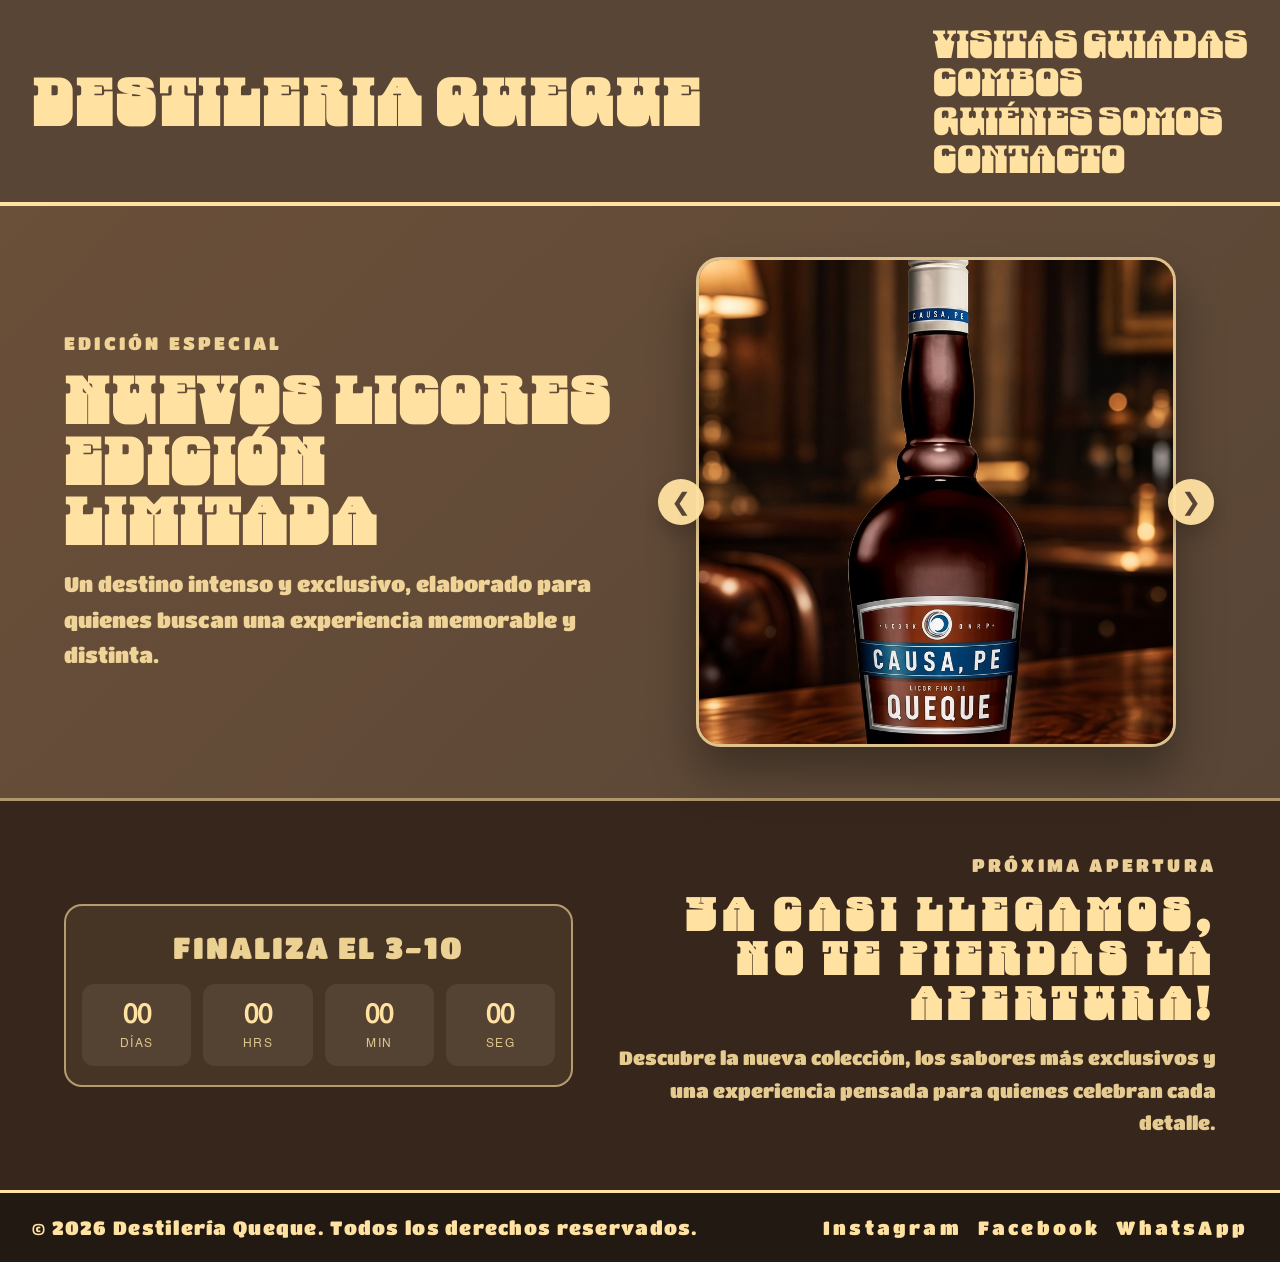
==== commit d2798ee1: "Merge branch 'main' of https://github.com/AntonioRinconM/Destileria" ====
--- a/index.html
+++ b/index.html
@@ -13,7 +13,7 @@
         <header>
             <a href="index.html"><h1>Destileria QUEQUE</h1></a>
             <nav>
-                <a href="charlas.html">Charlas informativas</a>
+                <a href="charlas.html">Visitas guiadas</a>
                 <a href="combos.html">Combos</a>
                 <a href="nosotros.html">Quiénes somos</a>
                 <a href="#footer">Contacto</a>
--- a/css/layout.css
+++ b/css/layout.css
@@ -39,7 +39,7 @@
     flex: 1 1 68%;
     min-width: 0;
     max-width: 100%;
-    font-size: clamp(2.6rem, 6vw, 8rem);
+    font-size: clamp(2.6rem, 5vw, 8rem);
     letter-spacing: 0.2rem;
     line-height: 0.9;
     white-space: normal;
@@ -62,7 +62,7 @@
 
 header>nav a:hover {
     color: rgb(224, 171, 56);
-    letter-spacing: 5px;
+    letter-spacing: 2px;
 }
 
 footer {
